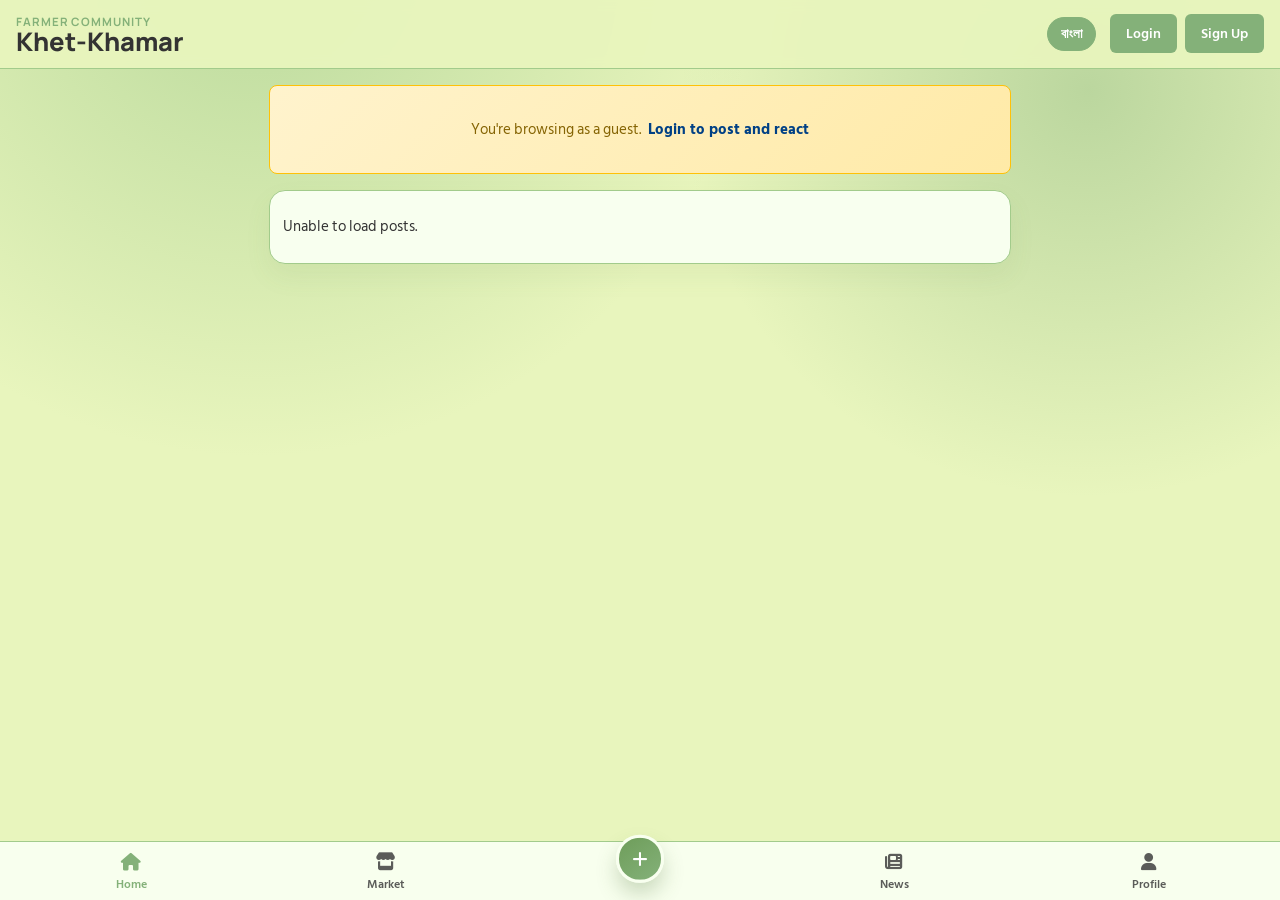
==== public/index.html @ cf342bc8 "chore(adeeb): push detailed project structure and feature pages" ====
<!DOCTYPE html>
<html lang="en">
<head>
  <meta charset="UTF-8" />
  <meta name="viewport" content="width=device-width, initial-scale=1.0" />
  <title>Khet-Khamar Feed</title>
  <link rel="preconnect" href="https://fonts.googleapis.com" />
  <link rel="preconnect" href="https://fonts.gstatic.com" crossorigin />
  <link
    href="https://fonts.googleapis.com/css2?family=Hind+Siliguri:wght@400;500;600;700&family=Manrope:wght@500;600;700;800&display=swap"
    rel="stylesheet"
  />
  <link
    rel="stylesheet"
    href="https://cdnjs.cloudflare.com/ajax/libs/font-awesome/6.5.2/css/all.min.css"
  />
  <link rel="stylesheet" href="style.css" />
</head>
<body data-lang="en">
  <header class="top-header">
    <div class="logo-block">
      <p class="logo-kicker" data-i18n="appTagline">Farmer Community</p>
      <h1 class="logo-title">Khet-Khamar</h1>
    </div>
    <div class="header-actions">
      <button id="langToggle" class="lang-toggle" type="button" aria-label="Toggle language">
        বাংলা
      </button>
      <button id="notificationBtn" class="notification-btn" type="button" aria-label="Notifications" style="display: none;">
        <i class="fa-regular fa-bell"></i>
        <span id="notificationBadge" class="notification-badge" style="display: none;">0</span>
      </button>
      <div id="authLinks" class="auth-links">
        <a href="login.html" id="loginLink" class="auth-btn" data-i18n="login" style="display: none;">Login</a>
        <a href="signup.html" id="signupLink" class="auth-btn" data-i18n="signup" style="display: none;">Sign Up</a>
        <button id="logoutBtn" class="auth-btn logout" data-i18n="logout" style="display: none;"></button>
      </div>
    </div>
  </header>

  <main class="main-content">
    <!-- Guest Login Prompt -->
    <div id="guestModePrompt" class="guest-mode-banner" style="display: none;">
      <p data-i18n="guestModeMsg">You're browsing as a guest. <a href="login.html" data-i18n="loginToReact">Login to post and react</a></p>
    </div>

    <!-- Post Creation Section (Hidden for guests) -->
    <section id="createPostCard" class="create-post-card" aria-label="Create post section">
      <div class="create-post-top">
        <div class="avatar avatar-owner">AK</div>
        <label class="post-input-wrap" for="postText">
          <textarea
            id="postText"
            rows="2"
            placeholder="Share your farming update..."
            data-i18n-placeholder="sharePlaceholder"
          ></textarea>
        </label>
      </div>
      <div class="create-post-actions">
        <label for="postPhoto" class="camera-upload" data-i18n="addPhoto">
          <i class="fa-solid fa-camera"></i>
          Add Photo
        </label>
        <input id="postPhoto" type="file" accept="image/*" hidden />
        <button class="post-btn" type="button" data-i18n="postBtn">Post</button>
      </div>
    </section>

    <!-- Social Feed -->
    <section class="feed-list" aria-label="Social feed"></section>
  </main>

  <nav class="bottom-nav" aria-label="Bottom navigation">
    <a class="nav-item active" href="index.html" aria-label="Home">
      <i class="fa-solid fa-house"></i>
      <span data-i18n="home">Home</span>
    </a>
    <a class="nav-item" href="marketplace.html" aria-label="Marketplace">
      <i class="fa-solid fa-store"></i>
      <span data-i18n="marketplace">Market</span>
    </a>
    <a class="nav-item nav-post" href="#" aria-label="Create post">
      <i class="fa-solid fa-plus"></i>
    </a>
    <a class="nav-item" href="news.html" aria-label="News">
      <i class="fa-solid fa-newspaper"></i>
      <span data-i18n="news">News</span>
    </a>
    <a class="nav-item" href="profile.html" aria-label="Profile">
      <i class="fa-solid fa-user"></i>
      <span data-i18n="profile">Profile</span>
    </a>
  </nav>

  <script src="script.js"></script>
</body>
</html>
---- public/style.css ----
:root {
  --primary-dark: #84b179;
  --primary-base: #a2cb8b;
  --primary-light: #c7eabb;
  --bg-light: #e8f5bd;
  --text-dark: #333333;
}

* {
  box-sizing: border-box;
}

body {
  margin: 0;
  min-height: 100vh;
  font-family: "Hind Siliguri", sans-serif;
  color: var(--text-dark);
  background:
    radial-gradient(circle at 20% -5%, rgba(162, 203, 139, 0.65), transparent 36%),
    radial-gradient(circle at 85% 10%, rgba(132, 177, 121, 0.45), transparent 30%),
    var(--bg-light);
}

.top-header {
  position: sticky;
  top: 0;
  z-index: 20;
  display: flex;
  align-items: center;
  justify-content: space-between;
  padding: 0.85rem 1rem;
  background: rgba(232, 245, 189, 0.95);
  backdrop-filter: blur(6px);
  border-bottom: 1px solid var(--primary-base);
}

.logo-kicker {
  margin: 0;
  font-size: 0.72rem;
  text-transform: uppercase;
  letter-spacing: 0.08em;
  color: var(--primary-dark);
  font-family: "Manrope", sans-serif;
  font-weight: 700;
}

.logo-title {
  margin: 0;
  font-size: 1.45rem;
  line-height: 1;
  font-family: "Manrope", sans-serif;
  font-weight: 800;
}

.lang-toggle {
  border: 1px solid var(--primary-dark);
  background: var(--primary-dark);
  color: #ffffff;
  font-weight: 700;
  padding: 0.48rem 0.8rem;
  border-radius: 999px;
}

.notification-btn {
  position: relative;
  border: 1px solid var(--primary-base);
  background: #f8ffef;
  color: var(--primary-dark);
  width: 2.35rem;
  height: 2.35rem;
  border-radius: 50%;
  display: grid;
  place-items: center;
  font-size: 1rem;
}

.notification-badge {
  position: absolute;
  top: -0.2rem;
  right: -0.25rem;
  min-width: 1.1rem;
  height: 1.1rem;
  border-radius: 999px;
  background: #cf2f2f;
  color: #ffffff;
  font-size: 0.68rem;
  font-weight: 700;
  display: grid;
  place-items: center;
  padding: 0 0.15rem;
}

.main-content {
  padding: 0.85rem 0.85rem 6.2rem;
  max-width: 780px;
  margin: 0 auto;
}

.create-post-card,
.post-card {
  background: #f8ffef;
  border: 1px solid var(--primary-base);
  border-radius: 1rem;
  box-shadow: 0 12px 26px rgba(96, 134, 74, 0.08);
}

.create-post-card {
  margin-bottom: 0.9rem;
  padding: 0.8rem;
}

.create-post-top {
  display: grid;
  grid-template-columns: auto 1fr;
  gap: 0.6rem;
  align-items: start;
}

.avatar {
  width: 2.5rem;
  height: 2.5rem;
  border-radius: 50%;
  display: grid;
  place-items: center;
  color: #ffffff;
  font-family: "Manrope", sans-serif;
  font-size: 0.8rem;
  font-weight: 800;
}

.avatar-owner {
  background: linear-gradient(145deg, #7f9f5f, #84b179);
}

.avatar-a {
  background: linear-gradient(145deg, #6f935f, #84b179);
}

.avatar-b {
  background: linear-gradient(145deg, #89a86f, #a2cb8b);
}

.post-input-wrap textarea {
  width: 100%;
  border: 1px solid var(--primary-base);
  border-radius: 0.9rem;
  padding: 0.62rem 0.72rem;
  resize: none;
  font-size: 0.96rem;
  font-family: inherit;
  background: #ffffff;
  color: var(--text-dark);
}

.post-input-wrap textarea:focus {
  outline: 2px solid var(--primary-dark);
  border-color: var(--primary-dark);
}

.create-post-actions {
  margin-top: 0.66rem;
  display: flex;
  justify-content: space-between;
  gap: 0.7rem;
}

.camera-upload,
.post-btn {
  border-radius: 0.8rem;
  border: 1px solid var(--primary-base);
  padding: 0.52rem 0.85rem;
  font-size: 0.9rem;
  font-weight: 700;
}

.camera-upload {
  background: var(--primary-light);
  color: var(--text-dark);
  display: inline-flex;
  align-items: center;
  gap: 0.45rem;
}

.post-btn {
  margin-left: auto;
  min-width: 5.2rem;
  border-color: var(--primary-dark);
  background: var(--primary-dark);
  color: #ffffff;
}

.feed-list {
  display: grid;
  gap: 0.9rem;
}

.post-card {
  padding: 0.82rem;
}

.post-head {
  display: flex;
  align-items: center;
  gap: 0.65rem;
}

.post-user-meta {
  min-width: 0;
}

.post-user {
  margin: 0;
  font-family: "Manrope", sans-serif;
  font-size: 0.96rem;
  font-weight: 800;
}

.post-time {
  margin: 0.15rem 0 0;
  font-size: 0.8rem;
  color: rgba(51, 51, 51, 0.75);
}

.post-text {
  margin: 0.76rem 0;
  font-size: 0.95rem;
  line-height: 1.4;
}

.post-photo {
  display: grid;
  place-items: center;
  width: 100%;
  aspect-ratio: 16 / 9;
  border-radius: 0.8rem;
  border: 1px dashed #7d9a61;
  background:
    linear-gradient(125deg, rgba(162, 203, 139, 0.54), rgba(199, 234, 187, 0.45)),
    repeating-linear-gradient(
      45deg,
      rgba(255, 255, 255, 0.2) 0,
      rgba(255, 255, 255, 0.2) 10px,
      rgba(255, 255, 255, 0.08) 10px,
      rgba(255, 255, 255, 0.08) 20px
    );
  color: rgba(51, 51, 51, 0.72);
  font-weight: 700;
  overflow: hidden;
}

.post-photo-img {
  width: 100%;
  height: auto;
  max-height: 520px;
  object-fit: contain;
  display: block;
}

.post-photo-has-image {
  aspect-ratio: auto;
  min-height: 120px;
  background: #eef6e8;
  border-style: solid;
}

.post-actions {
  margin-top: 0.8rem;
  display: grid;
  grid-template-columns: repeat(4, minmax(0, 1fr));
  gap: 0.4rem;
}

.post-actions button {
  border: 1px solid var(--primary-light);
  background: #ffffff;
  border-radius: 0.7rem;
  padding: 0.48rem 0.35rem;
  font-size: 0.82rem;
  color: var(--text-dark);
  display: inline-flex;
  justify-content: center;
  align-items: center;
  gap: 0.34rem;
}

.post-actions .is-liked {
  border-color: #e08e99;
  background: #fff0f3;
  color: #c23b2a;
}

.post-actions .is-saved {
  border-color: #6d8e53;
  background: #edf6df;
  color: #3f6534;
}

.comments-wrap {
  margin-top: 0.72rem;
  border-top: 1px solid var(--primary-light);
  padding-top: 0.68rem;
  display: grid;
  gap: 0.55rem;
}

.comment-item {
  background: #ffffff;
  border: 1px solid var(--primary-light);
  border-radius: 0.7rem;
  padding: 0.52rem 0.62rem;
}

.comment-meta {
  display: flex;
  gap: 0.45rem;
  align-items: center;
  justify-content: space-between;
  margin-bottom: 0.25rem;
}

.comment-user {
  font-size: 0.82rem;
  font-weight: 800;
  margin: 0;
}

.comment-time {
  margin: 0;
  font-size: 0.74rem;
  color: rgba(51, 51, 51, 0.65);
}

.comment-text {
  margin: 0;
  font-size: 0.87rem;
  line-height: 1.35;
}

.reply-thread {
  margin-top: 0.5rem;
  margin-left: 0.9rem;
  display: grid;
  gap: 0.45rem;
}

.comment-input-row {
  display: grid;
  gap: 0.45rem;
}

.comment-input-row textarea {
  width: 100%;
  border: 1px solid var(--primary-base);
  border-radius: 0.65rem;
  min-height: 2.7rem;
  padding: 0.5rem 0.62rem;
  resize: vertical;
  font-family: inherit;
}

.comment-actions-row {
  display: flex;
  justify-content: flex-end;
  gap: 0.45rem;
}

.comment-btn,
.reply-btn,
.submit-comment-btn {
  border: 1px solid var(--primary-base);
  background: #ffffff;
  color: var(--text-dark);
  border-radius: 0.62rem;
  padding: 0.35rem 0.6rem;
  font-size: 0.78rem;
  font-weight: 700;
}

.submit-comment-btn {
  border-color: var(--primary-dark);
  background: var(--primary-dark);
  color: #ffffff;
}

.notification-panel {
  background: #f8ffef;
  border: 1px solid var(--primary-base);
  border-radius: 1rem;
  box-shadow: 0 12px 26px rgba(96, 134, 74, 0.08);
  padding: 0.75rem;
  margin-bottom: 0.95rem;
}

.notification-header {
  display: flex;
  align-items: center;
  justify-content: space-between;
  margin-bottom: 0.6rem;
}

.notification-header h3 {
  margin: 0;
  font-size: 1rem;
  font-family: "Manrope", sans-serif;
}

.mark-read-btn {
  border: 1px solid var(--primary-base);
  background: #ffffff;
  color: var(--text-dark);
  border-radius: 999px;
  padding: 0.34rem 0.65rem;
  font-size: 0.76rem;
  font-weight: 700;
}

.notification-list {
  display: grid;
  gap: 0.55rem;
}

.notification-item {
  border: 1px solid var(--primary-light);
  border-radius: 0.75rem;
  background: #ffffff;
  padding: 0.58rem 0.65rem;
}

.notification-item.unread {
  border-color: var(--primary-dark);
  background: #eef7df;
}

.notification-text {
  margin: 0;
  font-size: 0.86rem;
  line-height: 1.35;
}

.notification-time {
  margin: 0.26rem 0 0;
  font-size: 0.74rem;
  color: rgba(51, 51, 51, 0.62);
}

.bottom-nav {
  position: fixed;
  bottom: 0;
  left: 0;
  width: 100%;
  z-index: 30;
  display: grid;
  grid-template-columns: repeat(5, 1fr);
  align-items: end;
  padding: 0.3rem 0.25rem 0.4rem;
  background: rgba(248, 255, 239, 0.98);
  border-top: 1px solid var(--primary-base);
  backdrop-filter: blur(8px);
}

.nav-item {
  text-decoration: none;
  color: rgba(51, 51, 51, 0.8);
  font-size: 0.72rem;
  font-weight: 600;
  display: flex;
  flex-direction: column;
  align-items: center;
  gap: 0.24rem;
}

.nav-item i {
  font-size: 1.1rem;
}

.nav-item.active {
  color: var(--primary-dark);
}

.nav-post {
  width: 2.95rem;
  height: 2.95rem;
  margin: 0 auto;
  border-radius: 50%;
  justify-content: center;
  color: #ffffff;
  background: linear-gradient(145deg, #6e9d5a, #84b179);
  border: 3px solid #f8ffef;
  transform: translateY(-0.7rem);
  box-shadow: 0 12px 20px rgba(76, 117, 57, 0.25);
}

.nav-post i {
  font-size: 1.05rem;
}

@media (min-width: 720px) {
  .main-content {
    padding-top: 1rem;
    padding-left: 1.2rem;
    padding-right: 1.2rem;
  }

  .logo-title {
    font-size: 1.6rem;
  }

  .feed-list {
    gap: 1rem;
  }
}

.marketplace-main {
  display: grid;
  gap: 0.95rem;
}

.market-filter {
  display: grid;
  gap: 0.65rem;
  background: #f8ffef;
  border: 1px solid var(--primary-base);
  border-radius: 1rem;
  padding: 0.75rem;
  box-shadow: 0 12px 26px rgba(96, 134, 74, 0.08);
}

.market-filter-item {
  display: grid;
  gap: 0.35rem;
}

.market-filter-item label {
  font-size: 0.82rem;
  font-weight: 700;
  color: var(--text-dark);
}

.market-filter-item input,
.market-filter-item select {
  width: 100%;
  border: 1px solid var(--primary-base);
  border-radius: 0.78rem;
  background: #ffffff;
  color: var(--text-dark);
  min-height: 2.5rem;
  padding: 0.52rem 0.72rem;
  font-family: inherit;
}

.search-field {
  grid-template-columns: auto 1fr;
  align-items: center;
  column-gap: 0.5rem;
}

.search-field i {
  color: var(--primary-dark);
  font-size: 0.95rem;
  padding-left: 0.2rem;
}

.search-field input {
  min-height: 2.35rem;
}

.market-grid {
  display: grid;
  grid-template-columns: 1fr;
  gap: 0.9rem;
}

.market-card {
  background: #f8ffef;
  border: 1px solid var(--primary-base);
  border-radius: 1rem;
  overflow: hidden;
  box-shadow: 0 12px 26px rgba(96, 134, 74, 0.08);
}

.market-image {
  background: var(--primary-light);
  min-height: 8.5rem;
  display: grid;
  place-items: center;
  gap: 0.35rem;
  color: rgba(51, 51, 51, 0.8);
  font-weight: 700;
}

.market-image i {
  font-size: 1.4rem;
  color: var(--primary-dark);
}

.market-body {
  padding: 0.78rem;
}

.market-title {
  margin: 0;
  font-family: "Manrope", sans-serif;
  font-size: 1rem;
  font-weight: 800;
}

.market-price {
  margin: 0.45rem 0 0;
  font-size: 1rem;
  font-weight: 800;
}

.market-seller {
  margin: 0.45rem 0 0;
  font-size: 0.88rem;
  display: flex;
  align-items: center;
  gap: 0.4rem;
  flex-wrap: wrap;
}

.verified-badge {
  font-size: 0.72rem;
  font-weight: 700;
  color: #ffffff;
  background: #5e8f54;
  border-radius: 999px;
  padding: 0.18rem 0.45rem;
  display: inline-flex;
  align-items: center;
  gap: 0.25rem;
}

.market-rating {
  margin-top: 0.5rem;
  color: #d8aa2c;
  display: inline-flex;
  gap: 0.12rem;
}

.call-seller-btn {
  margin-top: 0.72rem;
  width: 100%;
  border: 1px solid var(--primary-dark);
  background: var(--primary-dark);
  color: #ffffff;
  border-radius: 0.78rem;
  padding: 0.62rem 0.7rem;
  font-size: 0.9rem;
  font-weight: 700;
}

@media (min-width: 720px) {
  .market-filter {
    grid-template-columns: 1.5fr 1fr 1fr;
    align-items: end;
  }

  .market-grid {
    grid-template-columns: repeat(2, minmax(0, 1fr));
  }
}

@media (min-width: 1100px) {
  .market-grid {
    grid-template-columns: repeat(3, minmax(0, 1fr));
  }
}

/* ============================================ */
/* GUEST MODE & AUTHENTICATION UI */
/* ============================================ */

.header-actions {
  display: flex;
  align-items: center;
  gap: 0.85rem;
}

.auth-links {
  display: flex;
  gap: 0.5rem;
  align-items: center;
}

.auth-btn {
  background: var(--primary-dark);
  color: white;
  border: none;
  padding: 0.5rem 1rem;
  border-radius: 6px;
  font-size: 0.9rem;
  font-weight: 600;
  cursor: pointer;
  text-decoration: none;
  display: inline-block;
  transition: background 0.2s;
}

.auth-btn:hover {
  background: #7fa56f;
  text-decoration: none;
}

.auth-btn.logout {
  background: #c23b2a;
}

.auth-btn.logout:hover {
  background: #a33222;
}

.guest-mode-banner {
  background: linear-gradient(135deg, #fff3cd 0%, #ffeaa7 100%);
  border: 1px solid #ffc107;
  border-radius: 8px;
  padding: 1rem;
  margin-bottom: 1rem;
  text-align: center;
  font-size: 0.95rem;
  color: #856404;
}

.guest-mode-banner a {
  color: #004085;
  font-weight: 700;
  text-decoration: none;
  margin-left: 0.3rem;
}

.guest-mode-banner a:hover {
  text-decoration: underline;
}

/* ============================================ */
/* AGRICULTURAL NEWS SECTION */
/* ============================================ */

.news-section {
  margin-bottom: 1.2rem;
}

.section-header {
  display: flex;
  justify-content: space-between;
  align-items: center;
  margin-bottom: 0.8rem;
  padding: 0 0.2rem;
}

.section-header h2 {
  margin: 0;
  font-size: 1.3rem;
  font-family: "Manrope", sans-serif;
  font-weight: 700;
  color: var(--primary-dark);
}

.see-all {
  color: var(--primary-dark);
  text-decoration: none;
  font-size: 0.9rem;
  font-weight: 600;
  transition: color 0.2s;
}

.see-all:hover {
  color: #7fa56f;
  text-decoration: underline;
}

.news-list {
  display: grid;
  gap: 0.8rem;
  margin-bottom: 1.2rem;
}

.news-card {
  background: linear-gradient(135deg, #f0f9e8 0%, #fafef2 100%);
  border: 1px solid var(--primary-light);
  border-radius: 1rem;
  padding: 1rem;
  box-shadow: 0 8px 18px rgba(96, 134, 74, 0.06);
  transition: transform 0.2s, box-shadow 0.2s;
  cursor: pointer;
  text-decoration: none;
  color: inherit;
}

.news-card:hover {
  transform: translateY(-2px);
  box-shadow: 0 12px 26px rgba(96, 134, 74, 0.12);
}

.news-header {
  display: flex;
  align-items: start;
  gap: 0.8rem;
  margin-bottom: 0.6rem;
}

.news-icon {
  font-size: 1.5rem;
  color: var(--primary-dark);
  flex-shrink: 0;
  width: 2rem;
  text-align: center;
}

.news-meta {
  flex: 1;
}

.news-category {
  display: inline-block;
  background: var(--primary-dark);
  color: white;
  padding: 0.2rem 0.6rem;
  border-radius: 999px;
  font-size: 0.75rem;
  font-weight: 700;
  margin-bottom: 0.3rem;
}

.news-title {
  margin: 0;
  font-size: 1rem;
  font-weight: 700;
  color: var(--text-dark);
  font-family: "Manrope", sans-serif;
}

.news-excerpt {
  margin: 0.5rem 0 0;
  font-size: 0.9rem;
  color: rgba(51, 51, 51, 0.8);
  line-height: 1.4;
}

.news-date {
  margin-top: 0.6rem;
  font-size: 0.8rem;
  color: rgba(51, 51, 51, 0.6);
}
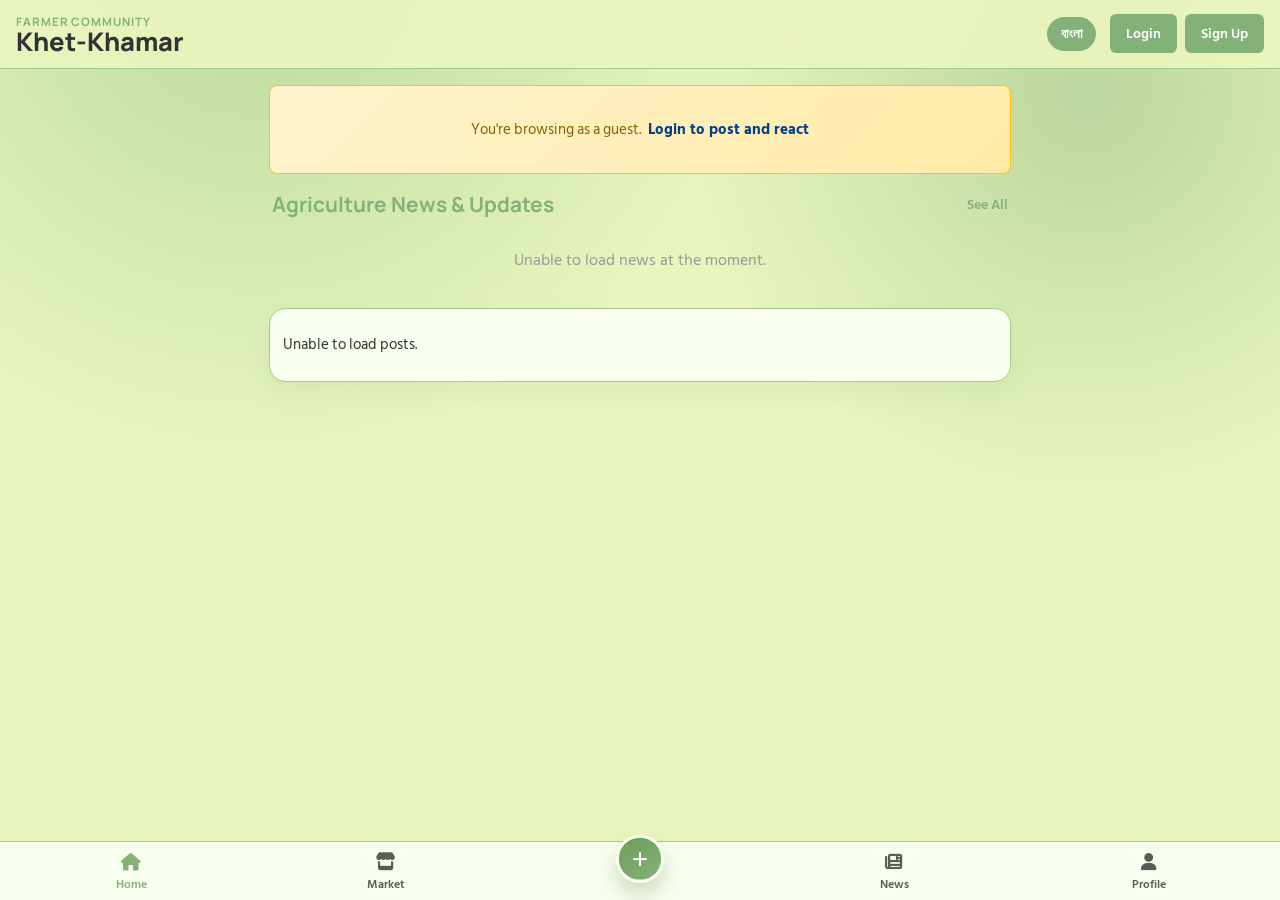
==== commit 5dbc36be: "Revert "chore(adeeb): push detailed project structure and feature pages" This reverts commit cf342bc" ====
--- a/public/index.html
+++ b/public/index.html
@@ -25,10 +25,6 @@
     <div class="header-actions">
       <button id="langToggle" class="lang-toggle" type="button" aria-label="Toggle language">
         বাংলা
-      </button>
-      <button id="notificationBtn" class="notification-btn" type="button" aria-label="Notifications" style="display: none;">
-        <i class="fa-regular fa-bell"></i>
-        <span id="notificationBadge" class="notification-badge" style="display: none;">0</span>
       </button>
       <div id="authLinks" class="auth-links">
         <a href="login.html" id="loginLink" class="auth-btn" data-i18n="login" style="display: none;">Login</a>
@@ -67,6 +63,15 @@
       </div>
     </section>
 
+    <!-- Agricultural News Section -->
+    <section id="newsSection" class="news-section" aria-label="Agricultural news">
+      <div class="section-header">
+        <h2 data-i18n="agricultureNews">Agriculture News & Updates</h2>
+        <a href="#" class="see-all" data-i18n="seeAll">See All</a>
+      </div>
+      <div id="newsList" class="news-list"></div>
+    </section>
+
     <!-- Social Feed -->
     <section class="feed-list" aria-label="Social feed"></section>
   </main>
@@ -87,7 +92,7 @@
       <i class="fa-solid fa-newspaper"></i>
       <span data-i18n="news">News</span>
     </a>
-    <a class="nav-item" href="profile.html" aria-label="Profile">
+    <a class="nav-item" href="#" aria-label="Profile">
       <i class="fa-solid fa-user"></i>
       <span data-i18n="profile">Profile</span>
     </a>
--- a/public/style.css
+++ b/public/style.css
@@ -59,35 +59,6 @@
   font-weight: 700;
   padding: 0.48rem 0.8rem;
   border-radius: 999px;
-}
-
-.notification-btn {
-  position: relative;
-  border: 1px solid var(--primary-base);
-  background: #f8ffef;
-  color: var(--primary-dark);
-  width: 2.35rem;
-  height: 2.35rem;
-  border-radius: 50%;
-  display: grid;
-  place-items: center;
-  font-size: 1rem;
-}
-
-.notification-badge {
-  position: absolute;
-  top: -0.2rem;
-  right: -0.25rem;
-  min-width: 1.1rem;
-  height: 1.1rem;
-  border-radius: 999px;
-  background: #cf2f2f;
-  color: #ffffff;
-  font-size: 0.68rem;
-  font-weight: 700;
-  display: grid;
-  place-items: center;
-  padding: 0 0.15rem;
 }
 
 .main-content {
@@ -266,7 +237,7 @@
 .post-actions {
   margin-top: 0.8rem;
   display: grid;
-  grid-template-columns: repeat(4, minmax(0, 1fr));
+  grid-template-columns: repeat(3, minmax(0, 1fr));
   gap: 0.4rem;
 }
 
@@ -281,166 +252,6 @@
   justify-content: center;
   align-items: center;
   gap: 0.34rem;
-}
-
-.post-actions .is-liked {
-  border-color: #e08e99;
-  background: #fff0f3;
-  color: #c23b2a;
-}
-
-.post-actions .is-saved {
-  border-color: #6d8e53;
-  background: #edf6df;
-  color: #3f6534;
-}
-
-.comments-wrap {
-  margin-top: 0.72rem;
-  border-top: 1px solid var(--primary-light);
-  padding-top: 0.68rem;
-  display: grid;
-  gap: 0.55rem;
-}
-
-.comment-item {
-  background: #ffffff;
-  border: 1px solid var(--primary-light);
-  border-radius: 0.7rem;
-  padding: 0.52rem 0.62rem;
-}
-
-.comment-meta {
-  display: flex;
-  gap: 0.45rem;
-  align-items: center;
-  justify-content: space-between;
-  margin-bottom: 0.25rem;
-}
-
-.comment-user {
-  font-size: 0.82rem;
-  font-weight: 800;
-  margin: 0;
-}
-
-.comment-time {
-  margin: 0;
-  font-size: 0.74rem;
-  color: rgba(51, 51, 51, 0.65);
-}
-
-.comment-text {
-  margin: 0;
-  font-size: 0.87rem;
-  line-height: 1.35;
-}
-
-.reply-thread {
-  margin-top: 0.5rem;
-  margin-left: 0.9rem;
-  display: grid;
-  gap: 0.45rem;
-}
-
-.comment-input-row {
-  display: grid;
-  gap: 0.45rem;
-}
-
-.comment-input-row textarea {
-  width: 100%;
-  border: 1px solid var(--primary-base);
-  border-radius: 0.65rem;
-  min-height: 2.7rem;
-  padding: 0.5rem 0.62rem;
-  resize: vertical;
-  font-family: inherit;
-}
-
-.comment-actions-row {
-  display: flex;
-  justify-content: flex-end;
-  gap: 0.45rem;
-}
-
-.comment-btn,
-.reply-btn,
-.submit-comment-btn {
-  border: 1px solid var(--primary-base);
-  background: #ffffff;
-  color: var(--text-dark);
-  border-radius: 0.62rem;
-  padding: 0.35rem 0.6rem;
-  font-size: 0.78rem;
-  font-weight: 700;
-}
-
-.submit-comment-btn {
-  border-color: var(--primary-dark);
-  background: var(--primary-dark);
-  color: #ffffff;
-}
-
-.notification-panel {
-  background: #f8ffef;
-  border: 1px solid var(--primary-base);
-  border-radius: 1rem;
-  box-shadow: 0 12px 26px rgba(96, 134, 74, 0.08);
-  padding: 0.75rem;
-  margin-bottom: 0.95rem;
-}
-
-.notification-header {
-  display: flex;
-  align-items: center;
-  justify-content: space-between;
-  margin-bottom: 0.6rem;
-}
-
-.notification-header h3 {
-  margin: 0;
-  font-size: 1rem;
-  font-family: "Manrope", sans-serif;
-}
-
-.mark-read-btn {
-  border: 1px solid var(--primary-base);
-  background: #ffffff;
-  color: var(--text-dark);
-  border-radius: 999px;
-  padding: 0.34rem 0.65rem;
-  font-size: 0.76rem;
-  font-weight: 700;
-}
-
-.notification-list {
-  display: grid;
-  gap: 0.55rem;
-}
-
-.notification-item {
-  border: 1px solid var(--primary-light);
-  border-radius: 0.75rem;
-  background: #ffffff;
-  padding: 0.58rem 0.65rem;
-}
-
-.notification-item.unread {
-  border-color: var(--primary-dark);
-  background: #eef7df;
-}
-
-.notification-text {
-  margin: 0;
-  font-size: 0.86rem;
-  line-height: 1.35;
-}
-
-.notification-time {
-  margin: 0.26rem 0 0;
-  font-size: 0.74rem;
-  color: rgba(51, 51, 51, 0.62);
 }
 
 .bottom-nav {
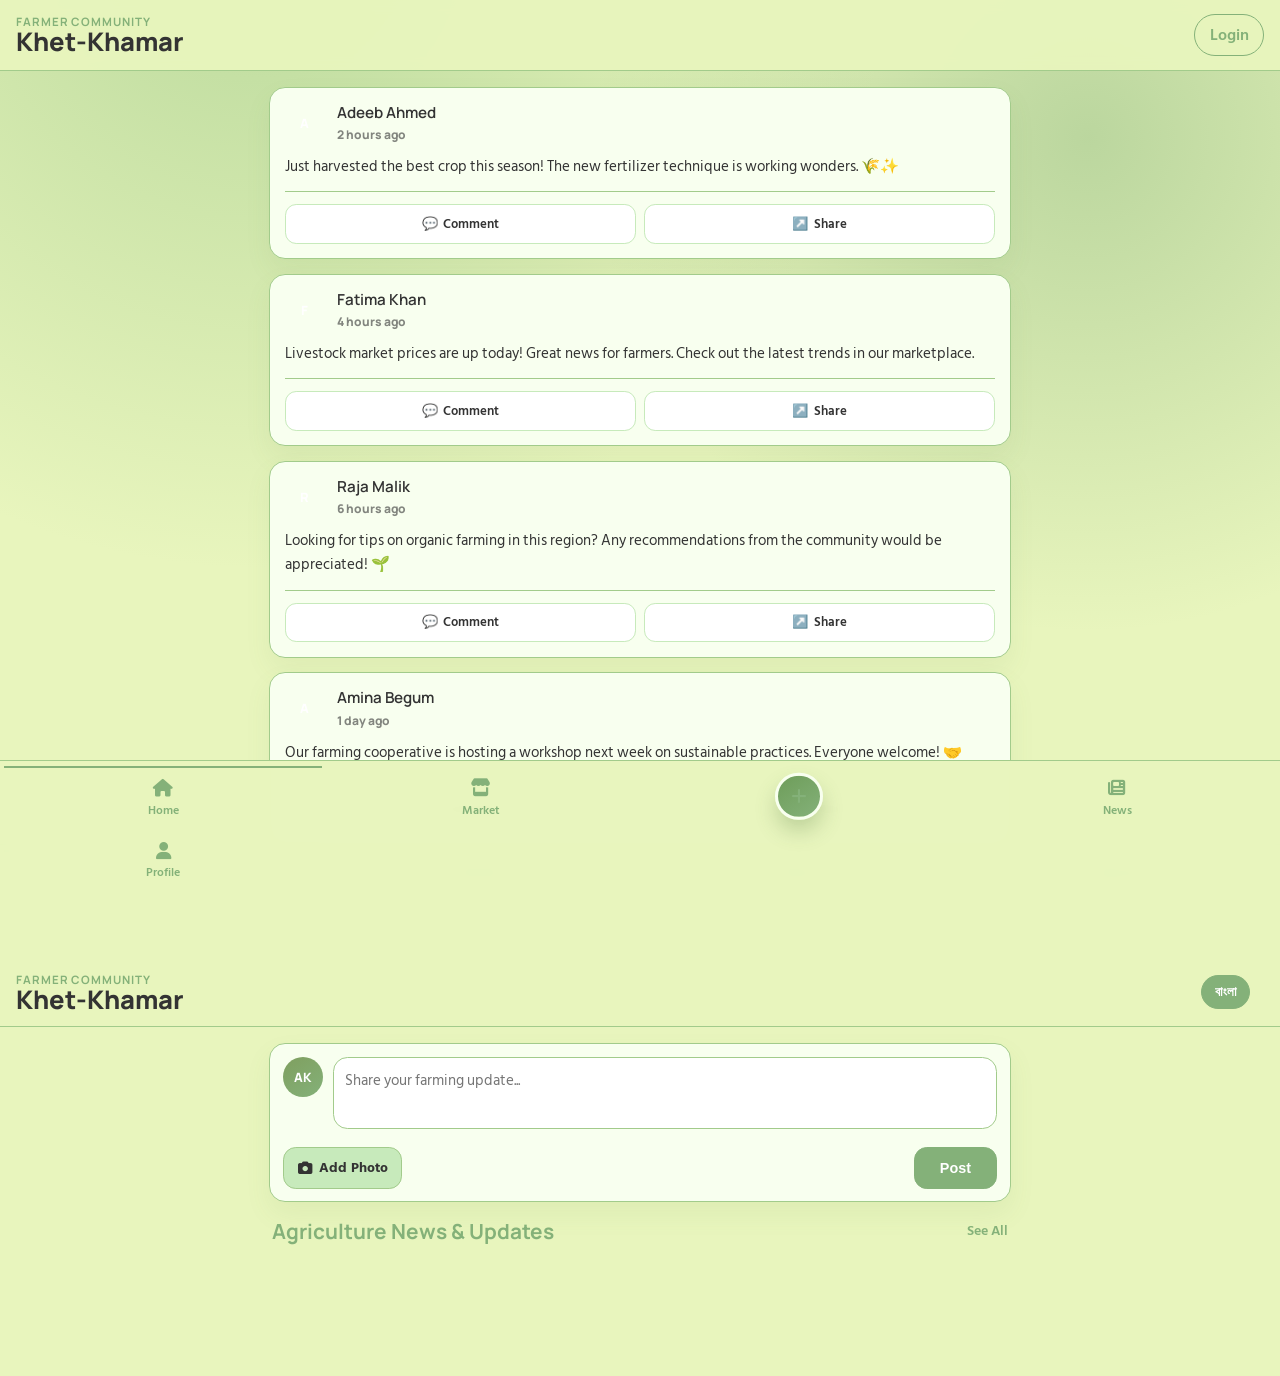
==== commit 5d4acb63: "feat(adeeb): create homepage with sample posts and action buttons" ====
--- a/public/index.html
+++ b/public/index.html
@@ -1,3 +1,144 @@
+<!DOCTYPE html>
+<html lang="en">
+<head>
+  <meta charset="UTF-8" />
+  <meta name="viewport" content="width=device-width, initial-scale=1.0" />
+  <title>Khet-Khamar - Farmer Community</title>
+  <link rel="stylesheet" href="style.css" />
+</head>
+<body>
+  <header class="top-header">
+    <div>
+      <p class="logo-kicker">Farmer Community</p>
+      <h1 class="logo-title">Khet-Khamar</h1>
+    </div>
+    <a class="ghost-link" href="login.html">Login</a>
+  </header>
+
+  <main class="main-content">
+    <!-- Sample Post 1 -->
+    <article class="post-card">
+      <div class="post-header">
+        <div class="post-user">
+          <div class="avatar">A</div>
+          <div class="user-info">
+            <p class="username">Adeeb Ahmed</p>
+            <p class="post-time">2 hours ago</p>
+          </div>
+        </div>
+      </div>
+      
+      <div class="post-content">
+        <p>Just harvested the best crop this season! The new fertilizer technique is working wonders. 🌾✨</p>
+      </div>
+
+      <div class="post-actions">
+        <button class="action-btn" data-placeholder>
+          <span>💬</span>
+          <span>Comment</span>
+        </button>
+        <button class="action-btn" data-placeholder>
+          <span>↗️</span>
+          <span>Share</span>
+        </button>
+      </div>
+    </article>
+
+    <!-- Sample Post 2 -->
+    <article class="post-card">
+      <div class="post-header">
+        <div class="post-user">
+          <div class="avatar">F</div>
+          <div class="user-info">
+            <p class="username">Fatima Khan</p>
+            <p class="post-time">4 hours ago</p>
+          </div>
+        </div>
+      </div>
+      
+      <div class="post-content">
+        <p>Livestock market prices are up today! Great news for farmers. Check out the latest trends in our marketplace.</p>
+      </div>
+
+      <div class="post-actions">
+        <button class="action-btn" data-placeholder>
+          <span>💬</span>
+          <span>Comment</span>
+        </button>
+        <button class="action-btn" data-placeholder>
+          <span>↗️</span>
+          <span>Share</span>
+        </button>
+      </div>
+    </article>
+
+    <!-- Sample Post 3 -->
+    <article class="post-card">
+      <div class="post-header">
+        <div class="post-user">
+          <div class="avatar">R</div>
+          <div class="user-info">
+            <p class="username">Raja Malik</p>
+            <p class="post-time">6 hours ago</p>
+          </div>
+        </div>
+      </div>
+      
+      <div class="post-content">
+        <p>Looking for tips on organic farming in this region? Any recommendations from the community would be appreciated! 🌱</p>
+      </div>
+
+      <div class="post-actions">
+        <button class="action-btn" data-placeholder>
+          <span>💬</span>
+          <span>Comment</span>
+        </button>
+        <button class="action-btn" data-placeholder>
+          <span>↗️</span>
+          <span>Share</span>
+        </button>
+      </div>
+    </article>
+
+    <!-- Sample Post 4 -->
+    <article class="post-card">
+      <div class="post-header">
+        <div class="post-user">
+          <div class="avatar">A</div>
+          <div class="user-info">
+            <p class="username">Amina Begum</p>
+            <p class="post-time">1 day ago</p>
+          </div>
+        </div>
+      </div>
+      
+      <div class="post-content">
+        <p>Our farming cooperative is hosting a workshop next week on sustainable practices. Everyone welcome! 🤝</p>
+      </div>
+
+      <div class="post-actions">
+        <button class="action-btn" data-placeholder>
+          <span>💬</span>
+          <span>Comment</span>
+        </button>
+        <button class="action-btn" data-placeholder>
+          <span>↗️</span>
+          <span>Share</span>
+        </button>
+      </div>
+    </article>
+  </main>
+
+  <nav class="bottom-nav">
+    <a class="nav-item active" href="index.html">Home</a>
+    <a class="nav-item" href="marketplace.html">Market</a>
+    <a class="nav-item" href="news.html">News</a>
+    <a class="nav-item" href="signup.html">Signup</a>
+  </nav>
+
+  <script src="script.js"></script>
+</body>
+</html>
 <!DOCTYPE html>
 <html lang="en">
 <head>
--- a/public/style.css
+++ b/public/style.css
@@ -652,4 +652,119 @@
   margin-top: 0.6rem;
   font-size: 0.8rem;
   color: rgba(51, 51, 51, 0.6);
+}
+
+/* Post Card Styles */
+.post-card {
+  margin-bottom: 0.9rem;
+  padding: 0.9rem;
+}
+
+.post-header {
+  margin-bottom: 0.75rem;
+}
+
+.post-user {
+  display: flex;
+  align-items: center;
+  gap: 0.75rem;
+}
+
+.user-info {
+  display: flex;
+  flex-direction: column;
+  gap: 0.2rem;
+}
+
+.username {
+  margin: 0;
+  font-weight: 600;
+  color: var(--text-dark);
+  font-size: 0.95rem;
+}
+
+.post-time {
+  margin: 0;
+  font-size: 0.75rem;
+  color: rgba(51, 51, 51, 0.6);
+}
+
+.post-content {
+  margin: 0.75rem 0;
+  line-height: 1.6;
+  color: var(--text-dark);
+  font-size: 0.95rem;
+}
+
+.post-content p {
+  margin: 0;
+}
+
+.post-actions {
+  display: flex;
+  gap: 0.5rem;
+  margin-top: 0.75rem;
+  padding-top: 0.75rem;
+  border-top: 1px solid var(--primary-base);
+}
+
+.action-btn {
+  flex: 1;
+  display: flex;
+  align-items: center;
+  justify-content: center;
+  gap: 0.4rem;
+  border: none;
+  background: transparent;
+  color: var(--primary-dark);
+  font-weight: 600;
+  padding: 0.5rem;
+  border-radius: 0.8rem;
+  cursor: pointer;
+  font-size: 0.9rem;
+  transition: background-color 0.2s ease;
+  font-family: inherit;
+}
+
+.action-btn:hover {
+  background-color: rgba(162, 203, 139, 0.3);
+}
+
+.action-btn span {
+  display: inline;
+}
+
+.ghost-link {
+  text-decoration: none;
+  color: var(--primary-dark);
+  border: 1px solid var(--primary-dark);
+  border-radius: 999px;
+  padding: 0.45rem 0.9rem;
+  font-weight: 600;
+}
+
+.bottom-nav {
+  position: fixed;
+  bottom: 0;
+  left: 0;
+  right: 0;
+  display: grid;
+  grid-template-columns: repeat(4, 1fr);
+  border-top: 1px solid var(--primary-base);
+  background: rgba(232, 245, 189, 0.98);
+  backdrop-filter: blur(6px);
+}
+
+.nav-item {
+  text-align: center;
+  text-decoration: none;
+  color: var(--primary-dark);
+  font-weight: 600;
+  padding: 0.7rem 0.4rem;
+  transition: color 0.2s ease;
+}
+
+.nav-item.active {
+  color: var(--primary-dark);
+  border-top: 2px solid var(--primary-dark);
 }
--- a/public/style.css
+++ b/public/style.css
@@ -652,4 +652,119 @@
   margin-top: 0.6rem;
   font-size: 0.8rem;
   color: rgba(51, 51, 51, 0.6);
+}
+
+/* Post Card Styles */
+.post-card {
+  margin-bottom: 0.9rem;
+  padding: 0.9rem;
+}
+
+.post-header {
+  margin-bottom: 0.75rem;
+}
+
+.post-user {
+  display: flex;
+  align-items: center;
+  gap: 0.75rem;
+}
+
+.user-info {
+  display: flex;
+  flex-direction: column;
+  gap: 0.2rem;
+}
+
+.username {
+  margin: 0;
+  font-weight: 600;
+  color: var(--text-dark);
+  font-size: 0.95rem;
+}
+
+.post-time {
+  margin: 0;
+  font-size: 0.75rem;
+  color: rgba(51, 51, 51, 0.6);
+}
+
+.post-content {
+  margin: 0.75rem 0;
+  line-height: 1.6;
+  color: var(--text-dark);
+  font-size: 0.95rem;
+}
+
+.post-content p {
+  margin: 0;
+}
+
+.post-actions {
+  display: flex;
+  gap: 0.5rem;
+  margin-top: 0.75rem;
+  padding-top: 0.75rem;
+  border-top: 1px solid var(--primary-base);
+}
+
+.action-btn {
+  flex: 1;
+  display: flex;
+  align-items: center;
+  justify-content: center;
+  gap: 0.4rem;
+  border: none;
+  background: transparent;
+  color: var(--primary-dark);
+  font-weight: 600;
+  padding: 0.5rem;
+  border-radius: 0.8rem;
+  cursor: pointer;
+  font-size: 0.9rem;
+  transition: background-color 0.2s ease;
+  font-family: inherit;
+}
+
+.action-btn:hover {
+  background-color: rgba(162, 203, 139, 0.3);
+}
+
+.action-btn span {
+  display: inline;
+}
+
+.ghost-link {
+  text-decoration: none;
+  color: var(--primary-dark);
+  border: 1px solid var(--primary-dark);
+  border-radius: 999px;
+  padding: 0.45rem 0.9rem;
+  font-weight: 600;
+}
+
+.bottom-nav {
+  position: fixed;
+  bottom: 0;
+  left: 0;
+  right: 0;
+  display: grid;
+  grid-template-columns: repeat(4, 1fr);
+  border-top: 1px solid var(--primary-base);
+  background: rgba(232, 245, 189, 0.98);
+  backdrop-filter: blur(6px);
+}
+
+.nav-item {
+  text-align: center;
+  text-decoration: none;
+  color: var(--primary-dark);
+  font-weight: 600;
+  padding: 0.7rem 0.4rem;
+  transition: color 0.2s ease;
+}
+
+.nav-item.active {
+  color: var(--primary-dark);
+  border-top: 2px solid var(--primary-dark);
 }
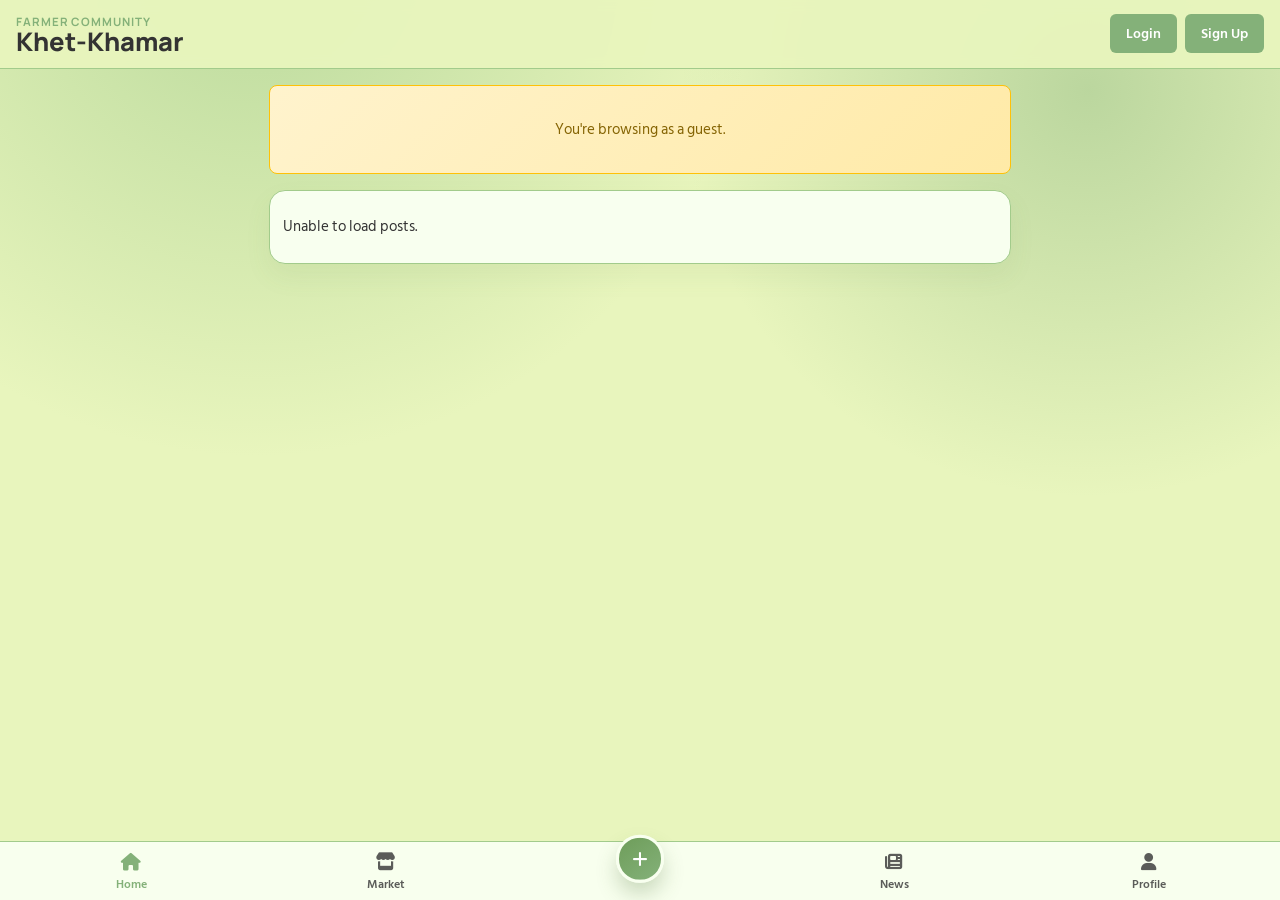
==== commit a9270e26: "Merge 03c0720adbdf6efa8c7b7e171d4f068035ebfb16 into 430e3912d8e3c04406f20ac750d21ae52284655f" ====
--- a/public/index.html
+++ b/public/index.html
@@ -1,144 +1,3 @@
-<!DOCTYPE html>
-<html lang="en">
-<head>
-  <meta charset="UTF-8" />
-  <meta name="viewport" content="width=device-width, initial-scale=1.0" />
-  <title>Khet-Khamar - Farmer Community</title>
-  <link rel="stylesheet" href="style.css" />
-</head>
-<body>
-  <header class="top-header">
-    <div>
-      <p class="logo-kicker">Farmer Community</p>
-      <h1 class="logo-title">Khet-Khamar</h1>
-    </div>
-    <a class="ghost-link" href="login.html">Login</a>
-  </header>
-
-  <main class="main-content">
-    <!-- Sample Post 1 -->
-    <article class="post-card">
-      <div class="post-header">
-        <div class="post-user">
-          <div class="avatar">A</div>
-          <div class="user-info">
-            <p class="username">Adeeb Ahmed</p>
-            <p class="post-time">2 hours ago</p>
-          </div>
-        </div>
-      </div>
-      
-      <div class="post-content">
-        <p>Just harvested the best crop this season! The new fertilizer technique is working wonders. 🌾✨</p>
-      </div>
-
-      <div class="post-actions">
-        <button class="action-btn" data-placeholder>
-          <span>💬</span>
-          <span>Comment</span>
-        </button>
-        <button class="action-btn" data-placeholder>
-          <span>↗️</span>
-          <span>Share</span>
-        </button>
-      </div>
-    </article>
-
-    <!-- Sample Post 2 -->
-    <article class="post-card">
-      <div class="post-header">
-        <div class="post-user">
-          <div class="avatar">F</div>
-          <div class="user-info">
-            <p class="username">Fatima Khan</p>
-            <p class="post-time">4 hours ago</p>
-          </div>
-        </div>
-      </div>
-      
-      <div class="post-content">
-        <p>Livestock market prices are up today! Great news for farmers. Check out the latest trends in our marketplace.</p>
-      </div>
-
-      <div class="post-actions">
-        <button class="action-btn" data-placeholder>
-          <span>💬</span>
-          <span>Comment</span>
-        </button>
-        <button class="action-btn" data-placeholder>
-          <span>↗️</span>
-          <span>Share</span>
-        </button>
-      </div>
-    </article>
-
-    <!-- Sample Post 3 -->
-    <article class="post-card">
-      <div class="post-header">
-        <div class="post-user">
-          <div class="avatar">R</div>
-          <div class="user-info">
-            <p class="username">Raja Malik</p>
-            <p class="post-time">6 hours ago</p>
-          </div>
-        </div>
-      </div>
-      
-      <div class="post-content">
-        <p>Looking for tips on organic farming in this region? Any recommendations from the community would be appreciated! 🌱</p>
-      </div>
-
-      <div class="post-actions">
-        <button class="action-btn" data-placeholder>
-          <span>💬</span>
-          <span>Comment</span>
-        </button>
-        <button class="action-btn" data-placeholder>
-          <span>↗️</span>
-          <span>Share</span>
-        </button>
-      </div>
-    </article>
-
-    <!-- Sample Post 4 -->
-    <article class="post-card">
-      <div class="post-header">
-        <div class="post-user">
-          <div class="avatar">A</div>
-          <div class="user-info">
-            <p class="username">Amina Begum</p>
-            <p class="post-time">1 day ago</p>
-          </div>
-        </div>
-      </div>
-      
-      <div class="post-content">
-        <p>Our farming cooperative is hosting a workshop next week on sustainable practices. Everyone welcome! 🤝</p>
-      </div>
-
-      <div class="post-actions">
-        <button class="action-btn" data-placeholder>
-          <span>💬</span>
-          <span>Comment</span>
-        </button>
-        <button class="action-btn" data-placeholder>
-          <span>↗️</span>
-          <span>Share</span>
-        </button>
-      </div>
-    </article>
-  </main>
-
-  <nav class="bottom-nav">
-    <a class="nav-item active" href="index.html">Home</a>
-    <a class="nav-item" href="marketplace.html">Market</a>
-    <a class="nav-item" href="news.html">News</a>
-    <a class="nav-item" href="signup.html">Signup</a>
-  </nav>
-
-  <script src="script.js"></script>
-</body>
-</html>
 <!DOCTYPE html>
 <html lang="en">
 <head>
@@ -164,9 +23,6 @@
       <h1 class="logo-title">Khet-Khamar</h1>
     </div>
     <div class="header-actions">
-      <button id="langToggle" class="lang-toggle" type="button" aria-label="Toggle language">
-        বাংলা
-      </button>
       <div id="authLinks" class="auth-links">
         <a href="login.html" id="loginLink" class="auth-btn" data-i18n="login" style="display: none;">Login</a>
         <a href="signup.html" id="signupLink" class="auth-btn" data-i18n="signup" style="display: none;">Sign Up</a>
@@ -194,6 +50,10 @@
           ></textarea>
         </label>
       </div>
+      <div id="postImagePreviewWrap" class="composer-image-preview" hidden>
+        <img id="postImagePreview" class="composer-image-preview-img" alt="Selected image preview" />
+        <button id="removePostImage" class="composer-image-remove" type="button">Remove image</button>
+      </div>
       <div class="create-post-actions">
         <label for="postPhoto" class="camera-upload" data-i18n="addPhoto">
           <i class="fa-solid fa-camera"></i>
@@ -202,15 +62,6 @@
         <input id="postPhoto" type="file" accept="image/*" hidden />
         <button class="post-btn" type="button" data-i18n="postBtn">Post</button>
       </div>
-    </section>
-
-    <!-- Agricultural News Section -->
-    <section id="newsSection" class="news-section" aria-label="Agricultural news">
-      <div class="section-header">
-        <h2 data-i18n="agricultureNews">Agriculture News & Updates</h2>
-        <a href="#" class="see-all" data-i18n="seeAll">See All</a>
-      </div>
-      <div id="newsList" class="news-list"></div>
     </section>
 
     <!-- Social Feed -->
@@ -226,14 +77,14 @@
       <i class="fa-solid fa-store"></i>
       <span data-i18n="marketplace">Market</span>
     </a>
-    <a class="nav-item nav-post" href="#" aria-label="Create post">
+    <a class="nav-item nav-post" href="index.html?compose=1" aria-label="Create post">
       <i class="fa-solid fa-plus"></i>
     </a>
     <a class="nav-item" href="news.html" aria-label="News">
       <i class="fa-solid fa-newspaper"></i>
       <span data-i18n="news">News</span>
     </a>
-    <a class="nav-item" href="#" aria-label="Profile">
+    <a class="nav-item" href="profile.html" aria-label="Profile">
       <i class="fa-solid fa-user"></i>
       <span data-i18n="profile">Profile</span>
     </a>
--- a/public/style.css
+++ b/public/style.css
@@ -21,6 +21,72 @@
     var(--bg-light);
 }
 
+.app-notice-host {
+  position: fixed;
+  top: 0.9rem;
+  right: 0.9rem;
+  z-index: 120;
+  width: min(92vw, 360px);
+  pointer-events: none;
+}
+
+.app-notice {
+  display: grid;
+  grid-template-columns: 1fr auto;
+  gap: 0.7rem;
+  align-items: center;
+  background: #f8ffef;
+  border: 1px solid var(--primary-base);
+  border-left-width: 4px;
+  border-radius: 0.75rem;
+  padding: 0.65rem 0.75rem;
+  box-shadow: 0 12px 25px rgba(80, 112, 60, 0.2);
+  transform: translateY(-8px);
+  opacity: 0;
+  transition: opacity 0.18s ease, transform 0.18s ease;
+  pointer-events: auto;
+}
+
+.app-notice.show {
+  transform: translateY(0);
+  opacity: 1;
+}
+
+.app-notice-info {
+  border-left-color: #2f7c9d;
+}
+
+.app-notice-success {
+  border-left-color: #2b7a3f;
+}
+
+.app-notice-error {
+  border-left-color: #bf2f2f;
+}
+
+.app-notice-text {
+  margin: 0;
+  font-size: 0.9rem;
+  line-height: 1.25;
+  color: #24321f;
+  font-weight: 600;
+}
+
+.app-notice-close {
+  border: 1px solid var(--primary-base);
+  background: #ffffff;
+  color: #1f2b1b;
+  border-radius: 999px;
+  padding: 0.24rem 0.62rem;
+  font-size: 0.76rem;
+  font-weight: 700;
+  cursor: pointer;
+}
+
+.app-notice-close:hover {
+  background: #eef8dc;
+}
+
 .top-header {
   position: sticky;
   top: 0;
@@ -79,6 +145,15 @@
   margin-bottom: 0.9rem;
   padding: 0.8rem;
 }
+.create-post-card.drag-active {
+  border-color: var(--primary-dark);
+  box-shadow: 0 0 0 2px rgba(132, 177, 121, 0.3), 0 12px 26px rgba(96, 134, 74, 0.12);
+}
+
+.post-card.drag-active {
+  border-color: #d97a28;
+  box-shadow: 0 0 0 2px rgba(217, 122, 40, 0.3), 0 12px 26px rgba(96, 134, 74, 0.12);
+}
 
 .create-post-top {
   display: grid;
@@ -133,6 +208,35 @@
   display: flex;
   justify-content: space-between;
   gap: 0.7rem;
+}
+
+.composer-image-preview {
+  margin-top: 0.65rem;
+  border: 1px solid var(--primary-base);
+  border-radius: 0.9rem;
+  background: #ffffff;
+  padding: 0.6rem;
+}
+
+.composer-image-preview-img {
+  width: 100%;
+  max-height: 280px;
+  object-fit: contain;
+  border-radius: 0.6rem;
+  display: block;
+  background: #eef6e8;
+}
+
+.composer-image-remove {
+  margin-top: 0.52rem;
+  border: 1px solid #c23b2a;
+  background: #ffffff;
+  color: #c23b2a;
+  border-radius: 0.6rem;
+  padding: 0.4rem 0.65rem;
+  font-size: 0.82rem;
+  font-weight: 700;
+  cursor: pointer;
 }
 
 .camera-upload,
@@ -190,6 +294,30 @@
   margin: 0.15rem 0 0;
   font-size: 0.8rem;
   color: rgba(51, 51, 51, 0.75);
+}
+
+.expert-share-tag {
+  display: inline-flex;
+  margin-left: 0.45rem;
+  padding: 0.08rem 0.45rem;
+  border-radius: 999px;
+  background: #f4ab3d;
+  color: #4f2b00;
+  font-size: 0.68rem;
+  font-weight: 800;
+  vertical-align: middle;
+}
+
+.seller-share-tag {
+  display: inline-flex;
+  margin-left: 0.45rem;
+  padding: 0.08rem 0.45rem;
+  border-radius: 999px;
+  background: #2d7f5b;
+  color: #ffffff;
+  font-size: 0.68rem;
+  font-weight: 800;
+  vertical-align: middle;
 }
 
 .post-text {
@@ -253,6 +381,123 @@
   align-items: center;
   gap: 0.34rem;
 }
+.post-actions button.liked {
+  border-color: #d97a28;
+  background: #fff6ed;
+  color: #c75d02;
+}
+
+.post-comment-panel {
+  margin-top: 0.65rem;
+  border: 1px solid var(--primary-light);
+  background: #f7fbf3;
+  border-radius: 0.7rem;
+  padding: 0.58rem;
+  display: grid;
+  gap: 0.45rem;
+}
+
+.post-comment-label {
+  font-size: 0.78rem;
+  color: rgba(51, 51, 51, 0.72);
+}
+
+.post-comments-list {
+  display: grid;
+  gap: 0.42rem;
+  max-height: 220px;
+  overflow-y: auto;
+  padding-right: 0.1rem;
+}
+
+.post-comments-empty {
+  margin: 0;
+  font-size: 0.82rem;
+  color: rgba(51, 51, 51, 0.68);
+}
+
+.post-comment-item {
+  display: grid;
+  grid-template-columns: auto 1fr;
+  gap: 0.45rem;
+  align-items: flex-start;
+  background: #ffffff;
+  border: 1px solid #d7e7ca;
+  border-radius: 0.58rem;
+  padding: 0.4rem 0.45rem;
+}
+
+.post-comment-avatar {
+  width: 1.7rem;
+  height: 1.7rem;
+  border-radius: 50%;
+  display: grid;
+  place-items: center;
+  font-size: 0.64rem;
+  font-weight: 800;
+  color: #2f4f24;
+  background: linear-gradient(145deg, #cde7bf, #e6f4dc);
+  border: 1px solid #b8d3a8;
+}
+
+.post-comment-body {
+  min-width: 0;
+}
+
+.post-comment-meta {
+  margin: 0;
+  font-size: 0.73rem;
+  color: rgba(51, 51, 51, 0.66);
+}
+
+.post-comment-text {
+  margin: 0.16rem 0 0;
+  font-size: 0.82rem;
+  color: var(--text-dark);
+  line-height: 1.35;
+  white-space: pre-wrap;
+  overflow-wrap: anywhere;
+}
+
+.post-comment-input {
+  width: 100%;
+  border: 1px solid #b9d3a7;
+  border-radius: 0.58rem;
+  background: #ffffff;
+  color: var(--text-dark);
+  padding: 0.52rem 0.6rem;
+  font-family: inherit;
+  font-size: 0.88rem;
+  resize: vertical;
+  min-height: 64px;
+}
+
+.post-comment-input:focus {
+  outline: none;
+  border-color: #6e9d5a;
+  box-shadow: 0 0 0 3px rgba(110, 157, 90, 0.18);
+}
+
+.post-comment-actions {
+  display: flex;
+  justify-content: flex-end;
+  gap: 0.4rem;
+}
+
+.post-comment-actions button {
+  border: 1px solid var(--primary-light);
+  background: #ffffff;
+  border-radius: 0.55rem;
+  padding: 0.35rem 0.6rem;
+  font-size: 0.8rem;
+  color: var(--text-dark);
+}
+
+.post-comment-actions .js-submit-comment {
+  border-color: #6e9d5a;
+  background: #ebf6e4;
+  color: #305a22;
+}
 
 .bottom-nav {
   position: fixed;
@@ -435,6 +680,18 @@
   font-weight: 700;
   color: #ffffff;
   background: #5e8f54;
+  border-radius: 999px;
+  padding: 0.18rem 0.45rem;
+  display: inline-flex;
+  align-items: center;
+  gap: 0.25rem;
+}
+
+.seller-badge {
+  font-size: 0.72rem;
+  font-weight: 700;
+  color: #ffffff;
+  background: #2d7f5b;
   border-radius: 999px;
   padding: 0.18rem 0.45rem;
   display: inline-flex;
@@ -654,117 +911,273 @@
   color: rgba(51, 51, 51, 0.6);
 }
 
-/* Post Card Styles */
-.post-card {
-  margin-bottom: 0.9rem;
+.post-profile-link {
+  color: inherit;
+  text-decoration: none;
+}
+
+.post-profile-link:hover {
+  text-decoration: underline;
+}
+
+.post-news-share {
+  border: 1px solid var(--primary-base);
+  border-radius: 0.8rem;
+  background: #ffffff;
+  padding: 0.7rem;
+}
+
+.post-news-share h3 {
+  margin: 0;
+  font-size: 1rem;
+  font-family: "Manrope", sans-serif;
+}
+
+.post-news-meta {
+  margin: 0.4rem 0 0;
+  font-size: 0.78rem;
+  color: rgba(51, 51, 51, 0.72);
+}
+
+.post-news-link {
+  margin-top: 0.45rem;
+  display: inline-block;
+  color: var(--primary-dark);
+  font-weight: 700;
+  text-decoration: none;
+}
+
+.profile-main {
+  display: grid;
+  gap: 0.95rem;
+}
+
+.profile-card,
+.profile-panel {
+  background: #f8ffef;
+  border: 1px solid var(--primary-base);
+  border-radius: 1rem;
+  box-shadow: 0 12px 26px rgba(96, 134, 74, 0.08);
   padding: 0.9rem;
 }
 
-.post-header {
-  margin-bottom: 0.75rem;
-}
-
-.post-user {
-  display: flex;
-  align-items: center;
+.profile-card-top {
+  display: flex;
+  gap: 0.7rem;
+  align-items: center;
+}
+
+.profile-name {
+  margin: 0;
+  font-size: 1.2rem;
+  font-family: "Manrope", sans-serif;
+}
+
+.profile-role {
+  margin: 0.2rem 0 0;
+  color: rgba(51, 51, 51, 0.72);
+  font-size: 0.9rem;
+}
+
+.profile-bio {
+  margin: 0.7rem 0 0;
+  font-size: 0.92rem;
+}
+
+.profile-stats {
+  display: grid;
+  grid-template-columns: repeat(4, minmax(0, 1fr));
+  gap: 0.5rem;
+  margin-top: 0.8rem;
+}
+
+.profile-stat {
+  border: 1px solid var(--primary-light);
+  border-radius: 0.7rem;
+  padding: 0.45rem;
+  text-align: center;
+  background: #ffffff;
+}
+
+.profile-stat strong {
+  display: block;
+  font-family: "Manrope", sans-serif;
+}
+
+.profile-stat span {
+  font-size: 0.72rem;
+  color: rgba(51, 51, 51, 0.7);
+}
+
+.profile-actions {
+  display: flex;
+  gap: 0.6rem;
+  flex-wrap: wrap;
+}
+
+.action-btn {
+  border: 1px solid var(--primary-dark);
+  background: var(--primary-dark);
+  color: #ffffff;
+  border-radius: 0.7rem;
+  padding: 0.5rem 0.8rem;
+  font-size: 0.86rem;
+  font-weight: 700;
+  cursor: pointer;
+}
+
+.action-btn.secondary {
+  background: #ffffff;
+  color: var(--text-dark);
+  border-color: var(--primary-base);
+}
+
+.section-header.compact {
+  margin-bottom: 0.55rem;
+}
+
+.section-header.compact h2 {
+  font-size: 1rem;
+}
+
+.request-columns {
+  display: grid;
   gap: 0.75rem;
 }
 
-.user-info {
-  display: flex;
-  flex-direction: column;
-  gap: 0.2rem;
-}
-
-.username {
-  margin: 0;
-  font-weight: 600;
-  color: var(--text-dark);
+.request-heading {
+  margin: 0 0 0.45rem;
+  font-size: 0.9rem;
+  color: var(--primary-dark);
+}
+
+.request-list {
+  display: grid;
+  gap: 0.55rem;
+}
+
+.request-item {
+  border: 1px solid var(--primary-light);
+  border-radius: 0.7rem;
+  background: #ffffff;
+  padding: 0.55rem;
+}
+
+.request-item-top {
+  display: flex;
+  justify-content: space-between;
+  gap: 0.5rem;
+  align-items: center;
+}
+
+.request-item-name {
+  margin: 0;
+  font-weight: 700;
+}
+
+.request-item-role {
+  margin: 0.2rem 0 0;
+  font-size: 0.78rem;
+  color: rgba(51, 51, 51, 0.7);
+}
+
+.request-actions {
+  display: flex;
+  gap: 0.4rem;
+  margin-top: 0.45rem;
+}
+.settings-form {
+  display: grid;
+  gap: 0.45rem;
+}
+.settings-form label {
+  font-size: 0.82rem;
+  font-weight: 700;
+}
+.settings-form input {
+  border: 1px solid var(--primary-base);
+  border-radius: 0.65rem;
+  padding: 0.45rem 0.6rem;
+  font-family: inherit;
+}
+
+.settings-form select {
+  border: 1px solid var(--primary-base);
+  border-radius: 0.65rem;
+  padding: 0.45rem 0.6rem;
+  font-family: inherit;
+  background: #ffffff;
+}
+.activity-item-text {
+  margin: 0.3rem 0 0;
+  font-size: 0.82rem;
+  color: rgba(51, 51, 51, 0.8);
+}
+.activity-meta {
+  margin: 0.3rem 0 0;
+  font-size: 0.75rem;
+  color: rgba(51, 51, 51, 0.65);
+}
+
+.settings-links-grid {
+  display: grid;
+  gap: 0.7rem;
+}
+
+.settings-link-card {
+  border: 1px solid var(--primary-light);
+  border-radius: 0.8rem;
+  background: #ffffff;
+  padding: 0.75rem;
+  text-decoration: none;
+  color: inherit;
+  display: grid;
+  grid-template-columns: auto 1fr;
+  gap: 0.65rem;
+  align-items: start;
+}
+
+.settings-link-card i {
+  font-size: 1.1rem;
+  color: var(--primary-dark);
+  margin-top: 0.2rem;
+}
+
+.settings-link-card h3 {
+  margin: 0;
   font-size: 0.95rem;
-}
-
-.post-time {
-  margin: 0;
-  font-size: 0.75rem;
-  color: rgba(51, 51, 51, 0.6);
-}
-
-.post-content {
-  margin: 0.75rem 0;
-  line-height: 1.6;
-  color: var(--text-dark);
-  font-size: 0.95rem;
-}
-
-.post-content p {
-  margin: 0;
-}
-
-.post-actions {
-  display: flex;
-  gap: 0.5rem;
-  margin-top: 0.75rem;
-  padding-top: 0.75rem;
-  border-top: 1px solid var(--primary-base);
-}
-
-.action-btn {
-  flex: 1;
-  display: flex;
-  align-items: center;
-  justify-content: center;
-  gap: 0.4rem;
-  border: none;
-  background: transparent;
-  color: var(--primary-dark);
-  font-weight: 600;
-  padding: 0.5rem;
-  border-radius: 0.8rem;
+  font-family: "Manrope", sans-serif;
+}
+
+.settings-link-card p {
+  margin: 0.25rem 0 0;
+  font-size: 0.82rem;
+  color: rgba(51, 51, 51, 0.75);
+}
+
+.settings-link-card:hover {
+  border-color: var(--primary-base);
+  box-shadow: 0 8px 14px rgba(96, 134, 74, 0.11);
+}
+
+.top-gap {
+  margin-top: 0.7rem;
+}
+
+.news-share-btn {
+  margin-top: 0.65rem;
+  border: 1px solid var(--primary-dark);
+  background: var(--primary-dark);
+  color: #ffffff;
+  border-radius: 0.65rem;
+  padding: 0.45rem 0.7rem;
+  font-size: 0.78rem;
+  font-weight: 700;
   cursor: pointer;
-  font-size: 0.9rem;
-  transition: background-color 0.2s ease;
-  font-family: inherit;
-}
-
-.action-btn:hover {
-  background-color: rgba(162, 203, 139, 0.3);
-}
-
-.action-btn span {
-  display: inline;
-}
-
-.ghost-link {
-  text-decoration: none;
-  color: var(--primary-dark);
-  border: 1px solid var(--primary-dark);
-  border-radius: 999px;
-  padding: 0.45rem 0.9rem;
-  font-weight: 600;
-}
-
-.bottom-nav {
-  position: fixed;
-  bottom: 0;
-  left: 0;
-  right: 0;
-  display: grid;
-  grid-template-columns: repeat(4, 1fr);
-  border-top: 1px solid var(--primary-base);
-  background: rgba(232, 245, 189, 0.98);
-  backdrop-filter: blur(6px);
-}
-
-.nav-item {
-  text-align: center;
-  text-decoration: none;
-  color: var(--primary-dark);
-  font-weight: 600;
-  padding: 0.7rem 0.4rem;
-  transition: color 0.2s ease;
-}
-
-.nav-item.active {
-  color: var(--primary-dark);
-  border-top: 2px solid var(--primary-dark);
+}
+
+@media (min-width: 820px) {
+  .request-columns {
+    grid-template-columns: 1fr 1fr;
+  }
 }
